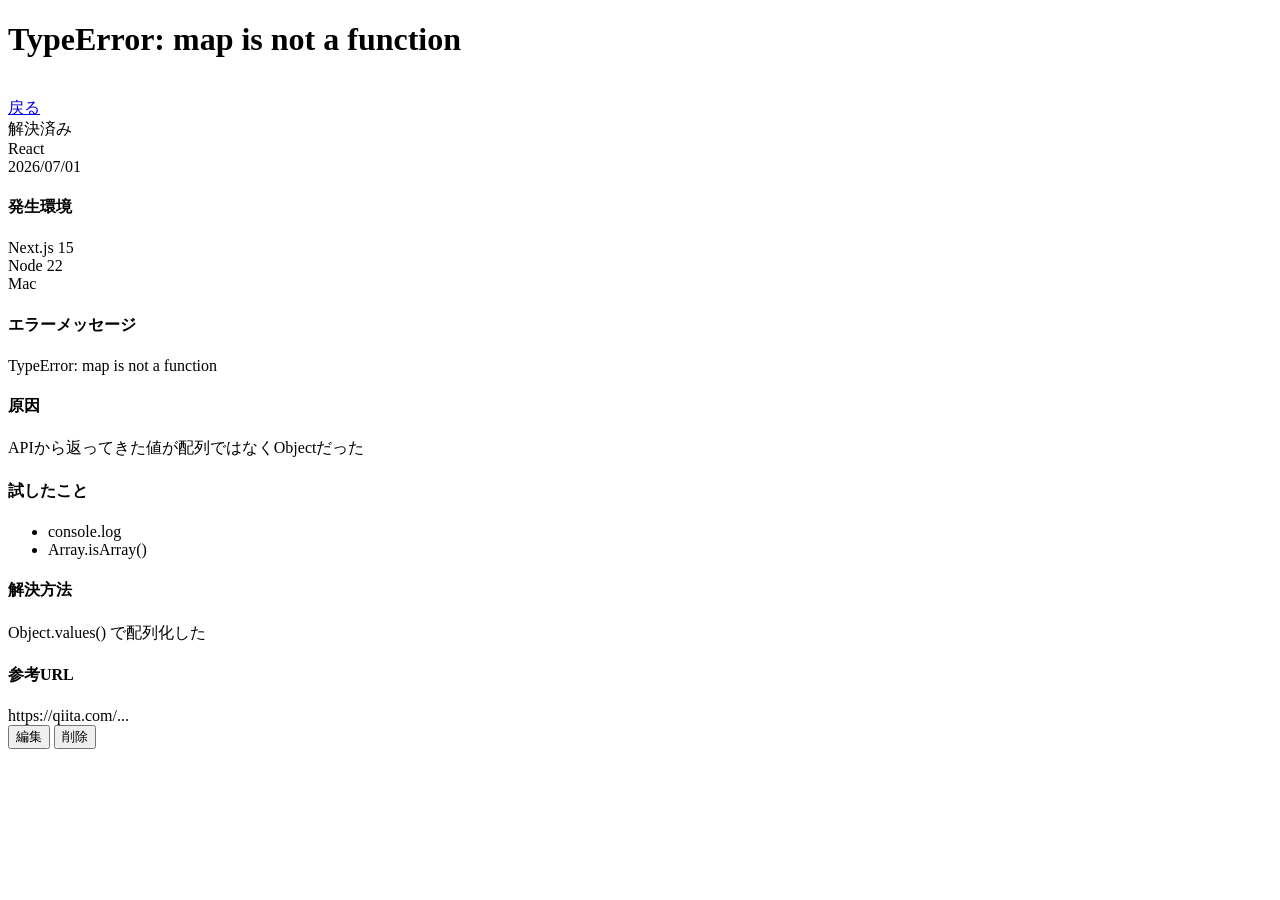
==== error-log-app-frontend/log-detail.html @ 8e055bfb "feat: ログ関連全部まとめて追加(文章構造)" ====
<!DOCTYPE html>
<html lang="ja">

  <head>
    <meta charset="UTF-8">
    <meta name="viewport" content="width=device-width, initial-scale=1.0">
    <title>エラーログ解決アプリ</title>
  </head>

  <body>
    <main>
      <header>
        <h1>TypeError: map is not a function</h1>
        <img src="error_log_icon.svg" alt="">
        <div><a href="index.html">戻る</a></div>
        <div>解決済み</div>
        <div>React</div>
        <div>2026/07/01</div>
      </header>

      <section>
        <div>
          <h4>発生環境</h4>
          <div>Next.js 15</div>
          <div>Node 22</div>
          <div>Mac</div>
        </div>
      </section>

      <section>
        <div>
          <h4>エラーメッセージ</h4>
          <div>TypeError: map is not a function</div>
        </div>
      </section>

      <section>
        <div>
          <h4>原因</h4>
          <div>APIから返ってきた値が配列ではなくObjectだった</div>
        </div>
      </section>

      <section>
        <div>
          <h4>試したこと</h4>
          <ul>
            <li>console.log</li>
            <li>Array.isArray()</li>
          </ul>
        </div>
      </section>

      <section>
        <div>
          <h4>解決方法</h4>
          <div>Object.values() で配列化した</div>
        </div>
      </section>

      <section>
        <div>
          <h4>参考URL</h4>
          <div>https://qiita.com/...</div>
        </div>
      </section>

      <section>
        <button type="button">編集</button>
        <button type="button">削除</button>
      </section>
    </main>
  </body>

</html>
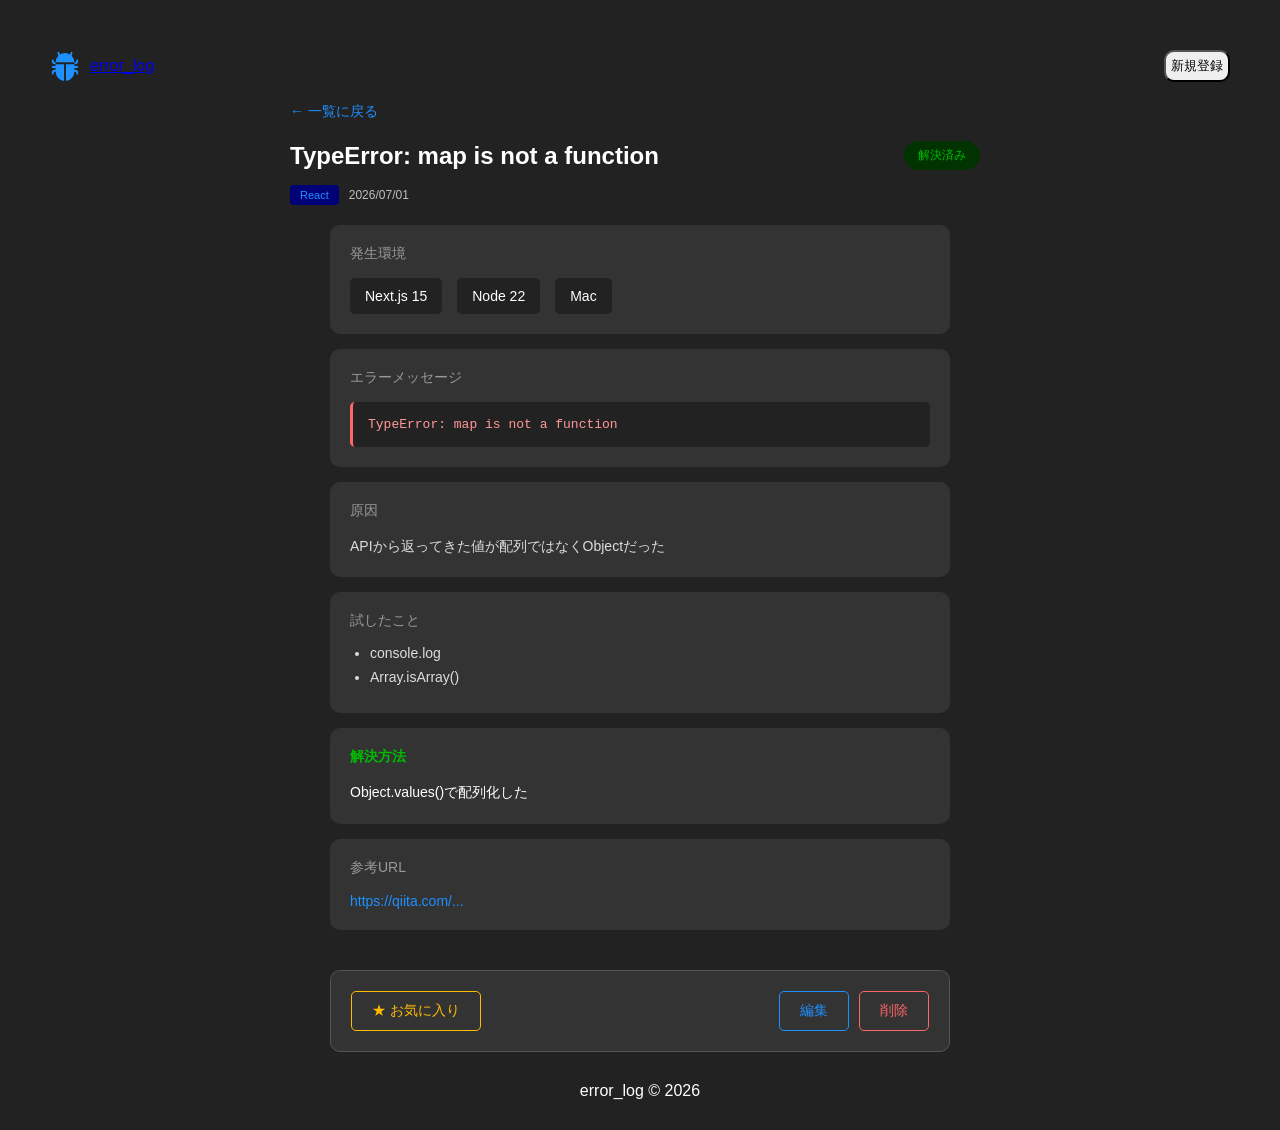
==== commit 2c370925: "feat: 各ページにCSSスタイルを追加" ====
--- a/error-log-app-frontend/log-detail.html
+++ b/error-log-app-frontend/log-detail.html
@@ -5,71 +5,99 @@
     <meta charset="UTF-8">
     <meta name="viewport" content="width=device-width, initial-scale=1.0">
     <title>エラーログ解決アプリ</title>
+    <link rel="stylesheet" href="css/detail/style.css">
   </head>
 
   <body>
     <main>
       <header>
-        <h1>TypeError: map is not a function</h1>
-        <img src="error_log_icon.svg" alt="">
-        <div><a href="index.html">戻る</a></div>
-        <div>解決済み</div>
-        <div>React</div>
-        <div>2026/07/01</div>
+        <div class="debug">
+          <a href="index.html" class="debug-left">
+            <svg xmlns="http://www.w3.org/2000/svg" class="debug-icon" viewBox="0 0 16 16">
+              <path
+                d="M4.978.855a.5.5 0 1 0-.956.29l.41 1.352A5 5 0 0 0 3 6h10a5 5 0 0 0-1.432-3.503l.41-1.352a.5.5 0 1 0-.956-.29l-.291.956A5 5 0 0 0 8 1a5 5 0 0 0-2.731.811l-.29-.956z" />
+              <path
+                d="M13 6v1H8.5v8.975A5 5 0 0 0 13 11h.5a.5.5 0 0 1 .5.5v.5a.5.5 0 1 0 1 0v-.5a1.5 1.5 0 0 0-1.5-1.5H13V9h1.5a.5.5 0 0 0 0-1H13V7h.5A1.5 1.5 0 0 0 15 5.5V5a.5.5 0 0 0-1 0v.5a.5.5 0 0 1-.5.5zm-5.5 9.975V7H3V6h-.5a.5.5 0 0 1-.5-.5V5a.5.5 0 0 0-1 0v.5A1.5 1.5 0 0 0 2.5 7H3v1H1.5a.5.5 0 0 0 0 1H3v1h-.5A1.5 1.5 0 0 0 1 11.5v.5a.5.5 0 1 0 1 0v-.5a.5.5 0 0 1 .5-.5H3a5 5 0 0 0 4.5 4.975" />
+            </svg>
+            <div class="debug-text">error_log</div>
+          </a>
+          <div class="certification">
+            <button class="signup-button"><a href="signup.html">新規登録</a></button>
+          </div>
+        </div>
+
+        <div class="detail-header">
+          <div class="back-link">
+            <a href="logsList.html">← 一覧に戻る</a>
+          </div>
+
+          <div class="detail-title-section">
+            <h1 class="detail-title">TypeError: map is not a function</h1>
+            <span class="status-badge resolved">解決済み</span>
+          </div>
+
+          <div class="detail-meta">
+            <span class="tag">React</span>
+            <span class="date">2026/07/01</span>
+          </div>
+        </div>
       </header>
 
-      <section>
-        <div>
-          <h4>発生環境</h4>
-          <div>Next.js 15</div>
-          <div>Node 22</div>
-          <div>Mac</div>
+      <div class="content-container">
+        <div class="detail-content">
+          <section class="detail-section">
+            <h2>発生環境</h2>
+            <div class="environment-info">
+              <div class="env-item">Next.js 15</div>
+              <div class="env-item">Node 22</div>
+              <div class="env-item">Mac</div>
+            </div>
+          </section>
+
+          <section class="detail-section">
+            <h2>エラーメッセージ</h2>
+            <div class="error-message">TypeError: map is not a function</div>
+          </section>
+
+          <section class="detail-section">
+            <h2>原因</h2>
+            <p>APIから返ってきた値が配列ではなくObjectだった</p>
+          </section>
+
+          <section class="detail-section">
+            <h2>試したこと</h2>
+            <ul class="tried-list">
+              <li>console.log</li>
+              <li>Array.isArray()</li>
+            </ul>
+          </section>
+
+          <section class="detail-section solution-section">
+            <h2>解決方法</h2>
+            <p>Object.values()で配列化した</p>
+          </section>
+
+          <section class="detail-section">
+            <h2>参考URL</h2>
+            <a href="https://qiita.com/" class="reference-url">https://qiita.com/...</a>
+          </section>
         </div>
-      </section>
 
-      <section>
-        <div>
-          <h4>エラーメッセージ</h4>
-          <div>TypeError: map is not a function</div>
+        <div class="detail-actions">
+          <button class="action-btn favorite">★ お気に入り</button>
+          <div class="action-buttons">
+            <button class="action-btn edit" onclick="window.location.href='log-edit.html'">編集</button>
+            <button class="action-btn delete" onclick="if(confirm('このログを削除しますか？')) window.location.href='logsList.html'">削除</button>
+          </div>
         </div>
-      </section>
+      </div>
+    </main>
 
-      <section>
-        <div>
-          <h4>原因</h4>
-          <div>APIから返ってきた値が配列ではなくObjectだった</div>
-        </div>
-      </section>
-
-      <section>
-        <div>
-          <h4>試したこと</h4>
-          <ul>
-            <li>console.log</li>
-            <li>Array.isArray()</li>
-          </ul>
-        </div>
-      </section>
-
-      <section>
-        <div>
-          <h4>解決方法</h4>
-          <div>Object.values() で配列化した</div>
-        </div>
-      </section>
-
-      <section>
-        <div>
-          <h4>参考URL</h4>
-          <div>https://qiita.com/...</div>
-        </div>
-      </section>
-
-      <section>
-        <button type="button">編集</button>
-        <button type="button">削除</button>
-      </section>
-    </main>
+    <footer>
+      <p>
+        error_log
+        © 2026</p>
+    </footer>
   </body>
 
 </html>
--- a/error-log-app-frontend/css/detail/style.css
+++ b/error-log-app-frontend/css/detail/style.css
@@ -0,0 +1,701 @@
+* {
+  margin: 0;
+  padding: 0;
+  box-sizing: border-box;
+  font-family: "Inter", "Noto Sans JP", sans-serif;
+}
+
+body {
+  background-color: #222222;
+  color: white;
+  text-align: center;
+}
+
+main {
+  margin-top: 50px;
+  min-height: 100vh;
+}
+
+h1 {
+  text-align: center;
+}
+
+// header
+button {
+  padding: 3px;
+}
+
+button a {
+  text-decoration: none;
+}
+.tagline {
+  color: #1e90ff;
+}
+
+.debug {
+  display: flex;
+  justify-content: space-between;
+  align-items: center;
+  margin-left: 50px;
+  margin-right: 50px;
+}
+
+.debug-left {
+  display: flex;
+  align-items: center;
+  gap: 10px;
+  text-align: left;
+}
+
+.debug {
+  display: flex;
+  justify-content: space-between;
+  align-items: center;
+  margin-left: 50px;
+  margin-right: 50px;
+}
+
+.debug-left {
+  display: flex;
+  align-items: center;
+  gap: 10px;
+  text-align: left;
+}
+
+.debug-icon {
+  width: 30px;
+  height: 30px;
+}
+
+.debug-icon path {
+  fill: #1e90ff;
+}
+
+.certification {
+  display: flex;
+  gap: 10px;
+}
+
+.certification button {
+  border-radius: 10px;
+  padding: 5px;
+}
+
+.signup-button a {
+  color: black;
+}
+
+.login-button {
+  background-color: #222222;
+}
+.login-button a {
+  color: white;
+}
+
+.certification button:hover {
+  background-color: DarkGray;
+}
+
+.header-list {
+  display: flex;
+  justify-content: space-between;
+}
+button {
+  padding: 3px;
+}
+
+button a {
+  text-decoration: none;
+}
+.tagline {
+  color: #1e90ff;
+}
+
+.content-container {
+  max-width: 700px;
+  margin-left: auto;
+  margin-right: auto;
+  padding: 0 40px;
+}
+
+.status {
+  margin-top: 50px;
+  text-align: left;
+}
+
+.status-grid {
+  display: flex;
+  justify-content: center;
+  gap: 15px;
+}
+
+.status-card {
+  border: 0px black;
+  border-radius: 10px;
+  padding: 5px 10px;
+  width: 200px;
+  height: 70px;
+  background-color: black;
+}
+
+.status-title {
+  font-size: 13px;
+}
+
+.status-card:nth-child(2) .status-count {
+  color: #00bb00;
+}
+
+.status-count {
+  font-size: 20px;
+  font-weight: bold;
+}
+
+.search {
+  margin-top: 30px;
+  margin-bottom: 30px;
+}
+
+.search-input {
+  width: 100%;
+  padding: 10px;
+  border-radius: 5px;
+  border: none;
+  background-color: #333333;
+}
+
+.recent-logs-title {
+  text-align: left;
+}
+
+.logs-container {
+  display: flex;
+  flex-direction: column;
+  gap: 10px;
+  margin-top: 10px;
+}
+
+.log-item {
+  border: none;
+  background-color: #333333;
+  border-radius: 5px;
+  padding: 8px;
+  text-align: left;
+  max-height: 150px;
+}
+
+.log-item {
+  display: flex;
+  justify-content: space-between;
+  align-items: flex-start;
+  gap: 20px;
+  padding: 15px;
+  border: 1px solid #333333;
+  border-radius: 10px;
+  margin-bottom: 15px;
+}
+
+.log-item-left {
+  flex: 1;
+}
+
+.log-item-title {
+  margin: 0 0 10px 0;
+  font-size: 16px;
+  font-weight: 500;
+}
+
+.log-item-meta {
+  display: flex;
+  gap: 10px;
+  flex-wrap: wrap;
+}
+
+.log-tag {
+  border: none;
+  border-radius: 5px;
+  padding: 3px 8px;
+  color: #1e90ff;
+  background-color: #000077;
+  font-size: 12px;
+  display: inline-block;
+}
+
+.log-date {
+  font-size: 12px;
+  color: #c0c0c0;
+}
+
+.log-item-status {
+  align-self: center;
+  font-size: 12px;
+  border: none;
+  border-radius: 5px;
+  padding: 3px 8px;
+  color: #00bb00;
+  background-color: #003300;
+  width: fit-content;
+  white-space: nowrap;
+}
+
+.log-date {
+  align-self: end;
+}
+
+.pagination-section {
+  margin-top: 50px;
+  text-align: center;
+}
+
+.pagination-container {
+  max-width: 630px;
+  margin-left: auto;
+  margin-right: auto;
+}
+
+.pagination {
+  display: flex;
+  justify-content: center;
+  gap: 10px;
+  list-style: none;
+  padding: 0;
+}
+
+.pagination li {
+  margin: 0;
+}
+
+.pagination a {
+  padding: 5px 10px;
+  border: 1px solid #333333;
+  border-radius: 5px;
+  color: white;
+  text-decoration: none;
+}
+
+.pagination a:hover {
+  background-color: #333333;
+}
+
+.pagination .active {
+  background-color: #1e90ff;
+  color: white;
+  border-color: #1e90ff;
+}
+.page-title {
+  margin: 30px 0;
+  font-size: 28px;
+  font-weight: 600;
+  text-align: center;
+}
+
+.log-form {
+  margin-bottom: 50px;
+}
+
+.form-section {
+  background-color: #333333;
+  border-radius: 10px;
+  padding: 20px;
+  margin-bottom: 20px;
+}
+
+.form-section h2 {
+  font-size: 18px;
+  margin-bottom: 20px;
+  color: white;
+}
+
+.form-group {
+  margin-bottom: 15px;
+}
+
+.form-group label {
+  display: block;
+  margin-bottom: 8px;
+  font-size: 14px;
+  color: white;
+}
+
+.required {
+  color: #ff4444;
+}
+
+.form-group input[type="text"],
+.form-group input[type="email"],
+.form-group input[type="url"],
+.form-group input[type="password"],
+.form-group select,
+.form-group textarea {
+  width: 100%;
+  padding: 10px;
+  border: none;
+  border-radius: 5px;
+  background-color: #222222;
+  color: white;
+  font-family: inherit;
+  font-size: 14px;
+}
+
+.form-group select {
+  cursor: pointer;
+}
+
+.form-group select option {
+  background-color: #333333;
+  color: white;
+}
+
+.form-group textarea {
+  resize: vertical;
+  min-height: 100px;
+}
+
+.form-row {
+  display: grid;
+  grid-template-columns: 1fr 1fr;
+  gap: 20px;
+}
+
+.form-row .form-group:nth-child(3) {
+  grid-column: 1 / -1;
+}
+
+.status-buttons {
+  display: flex;
+  gap: 10px;
+}
+
+.status-btn {
+  flex: 1;
+  padding: 10px;
+  border: 1px solid #555555;
+  border-radius: 5px;
+  background-color: transparent;
+  color: white;
+  cursor: pointer;
+  transition: all 0.2s;
+}
+
+.status-btn:hover {
+  background-color: #444444;
+}
+
+.status-btn.resolved {
+  background-color: #003300;
+  border-color: #00bb00;
+  color: #00bb00;
+}
+
+.tags-input {
+  display: flex;
+  flex-wrap: wrap;
+  gap: 8px;
+  padding: 10px;
+  border: none;
+  border-radius: 5px;
+  background-color: #222222;
+  min-height: 45px;
+  align-items: center;
+}
+
+.tag {
+  display: inline-flex;
+  align-items: center;
+  gap: 5px;
+  padding: 5px 10px;
+  border-radius: 5px;
+  background-color: #000077;
+  color: #1e90ff;
+  font-size: 12px;
+}
+
+.tag-remove {
+  background: none;
+  border: none;
+  color: #1e90ff;
+  cursor: pointer;
+  font-size: 16px;
+  padding: 0;
+  line-height: 1;
+}
+
+.tag-remove:hover {
+  color: #66ccff;
+}
+
+.tags-input input {
+  border: none;
+  background-color: transparent;
+  color: white;
+  font-size: 14px;
+  flex: 1;
+  min-width: 150px;
+  padding: 0;
+}
+
+.tags-input input::placeholder {
+  color: #888888;
+}
+
+.form-actions {
+  display: flex;
+  gap: 10px;
+  justify-content: center;
+  margin-top: 30px;
+}
+
+.btn {
+  padding: 12px 30px;
+  border: none;
+  border-radius: 5px;
+  font-size: 14px;
+  cursor: pointer;
+  transition: all 0.2s;
+}
+
+.btn-primary {
+  background-color: #1e90ff;
+  color: white;
+}
+
+.btn-primary:hover {
+  background-color: #1a7dd9;
+}
+
+.btn-secondary {
+  background-color: transparent;
+  color: white;
+  border: 1px solid #555555;
+}
+
+.btn-secondary:hover {
+  background-color: #444444;
+}
+
+.detail-header {
+  margin: 20px auto;
+  padding: 0;
+  max-width: 700px;
+  margin-left: auto;
+  margin-right: auto;
+}
+
+.back-link {
+  margin-bottom: 15px;
+  text-align: left;
+}
+
+.back-link a {
+  color: #1e90ff;
+  text-decoration: none;
+  font-size: 14px;
+}
+
+.back-link a:hover {
+  text-decoration: underline;
+}
+
+.detail-title-section {
+  display: flex;
+  align-items: center;
+  justify-content: space-between;
+  gap: 20px;
+  margin-bottom: 15px;
+  margin-top: 20px;
+}
+
+.detail-title {
+  font-size: 24px;
+  font-weight: 600;
+  margin: 0;
+  text-align: left;
+  flex: 1;
+}
+
+.status-badge {
+  padding: 6px 14px;
+  border-radius: 20px;
+  font-size: 12px;
+  white-space: nowrap;
+  font-weight: 500;
+  flex-shrink: 0;
+  margin-right: 10px;
+}
+
+.status-badge.resolved {
+  background-color: #003300;
+  color: #00bb00;
+}
+
+.status-badge.unresolved {
+  background-color: #330000;
+  color: #ff6666;
+}
+
+.detail-meta {
+  display: flex;
+  gap: 10px;
+  align-items: center;
+  margin-top: 10px;
+  text-align: left;
+}
+
+.detail-meta .tag {
+  background-color: #000077;
+  color: #1e90ff;
+  padding: 4px 10px;
+  border-radius: 4px;
+  font-size: 11px;
+}
+
+.detail-meta .date {
+  font-size: 12px;
+  color: #c0c0c0;
+}
+
+.detail-content {
+  margin-bottom: 40px;
+}
+
+.detail-section {
+  background-color: #333333;
+  border-radius: 10px;
+  padding: 20px;
+  margin-bottom: 15px;
+  text-align: left;
+}
+
+.detail-section h2 {
+  font-size: 14px;
+  margin-bottom: 15px;
+  color: #999999;
+  font-weight: 500;
+  text-transform: capitalize;
+}
+
+.detail-section p {
+  font-size: 14px;
+  line-height: 1.6;
+  color: #dddddd;
+}
+
+.environment-info {
+  display: flex;
+  gap: 15px;
+  flex-wrap: wrap;
+}
+
+.env-item {
+  background-color: #222222;
+  padding: 10px 15px;
+  border-radius: 5px;
+  font-size: 14px;
+  color: white;
+}
+
+.error-message {
+  background-color: #222222;
+  padding: 15px;
+  border-radius: 5px;
+  border-left: 3px solid #ff6666;
+  font-family: 'Courier New', monospace;
+  font-size: 13px;
+  color: #ff9999;
+  word-break: break-all;
+}
+
+.tried-list {
+  margin-left: 20px;
+  color: #dddddd;
+}
+
+.tried-list li {
+  margin-bottom: 8px;
+  font-size: 14px;
+}
+
+.solution-section h2 {
+  color: #00bb00;
+  font-weight: 600;
+}
+
+.solution-section p {
+  color: white;
+  font-size: 14px;
+}
+
+.reference-url {
+  color: #1e90ff;
+  text-decoration: none;
+  font-size: 14px;
+}
+
+.reference-url:hover {
+  text-decoration: underline;
+}
+
+.detail-actions {
+  display: flex;
+  justify-content: space-between;
+  align-items: center;
+  margin-top: 30px;
+  padding: 20px;
+  background-color: #333333;
+  border: 1px solid #555555;
+  border-radius: 10px;
+  margin-left: auto;
+  margin-right: auto;
+  max-width: 700px;
+}
+
+.action-buttons {
+  display: flex;
+  gap: 10px;
+}
+
+.action-btn {
+  padding: 10px 20px;
+  border: 1px solid #555555;
+  border-radius: 5px;
+  background-color: transparent;
+  color: white;
+  cursor: pointer;
+  font-size: 14px;
+  transition: all 0.2s;
+}
+
+.action-btn:hover {
+  background-color: #444444;
+}
+
+.action-btn.favorite {
+  color: #ffbb00;
+  border-color: #ffbb00;
+}
+
+.action-btn.favorite:hover {
+  background-color: #444400;
+}
+
+.action-btn.edit {
+  color: #1e90ff;
+  border-color: #1e90ff;
+}
+
+.action-btn.edit:hover {
+  background-color: #003366;
+}
+
+.action-btn.delete {
+  color: #ff6666;
+  border-color: #ff6666;
+}
+
+.action-btn.delete:hover {
+  background-color: #330000;
+}
+
+footer {
+  margin: 30px;
+}
